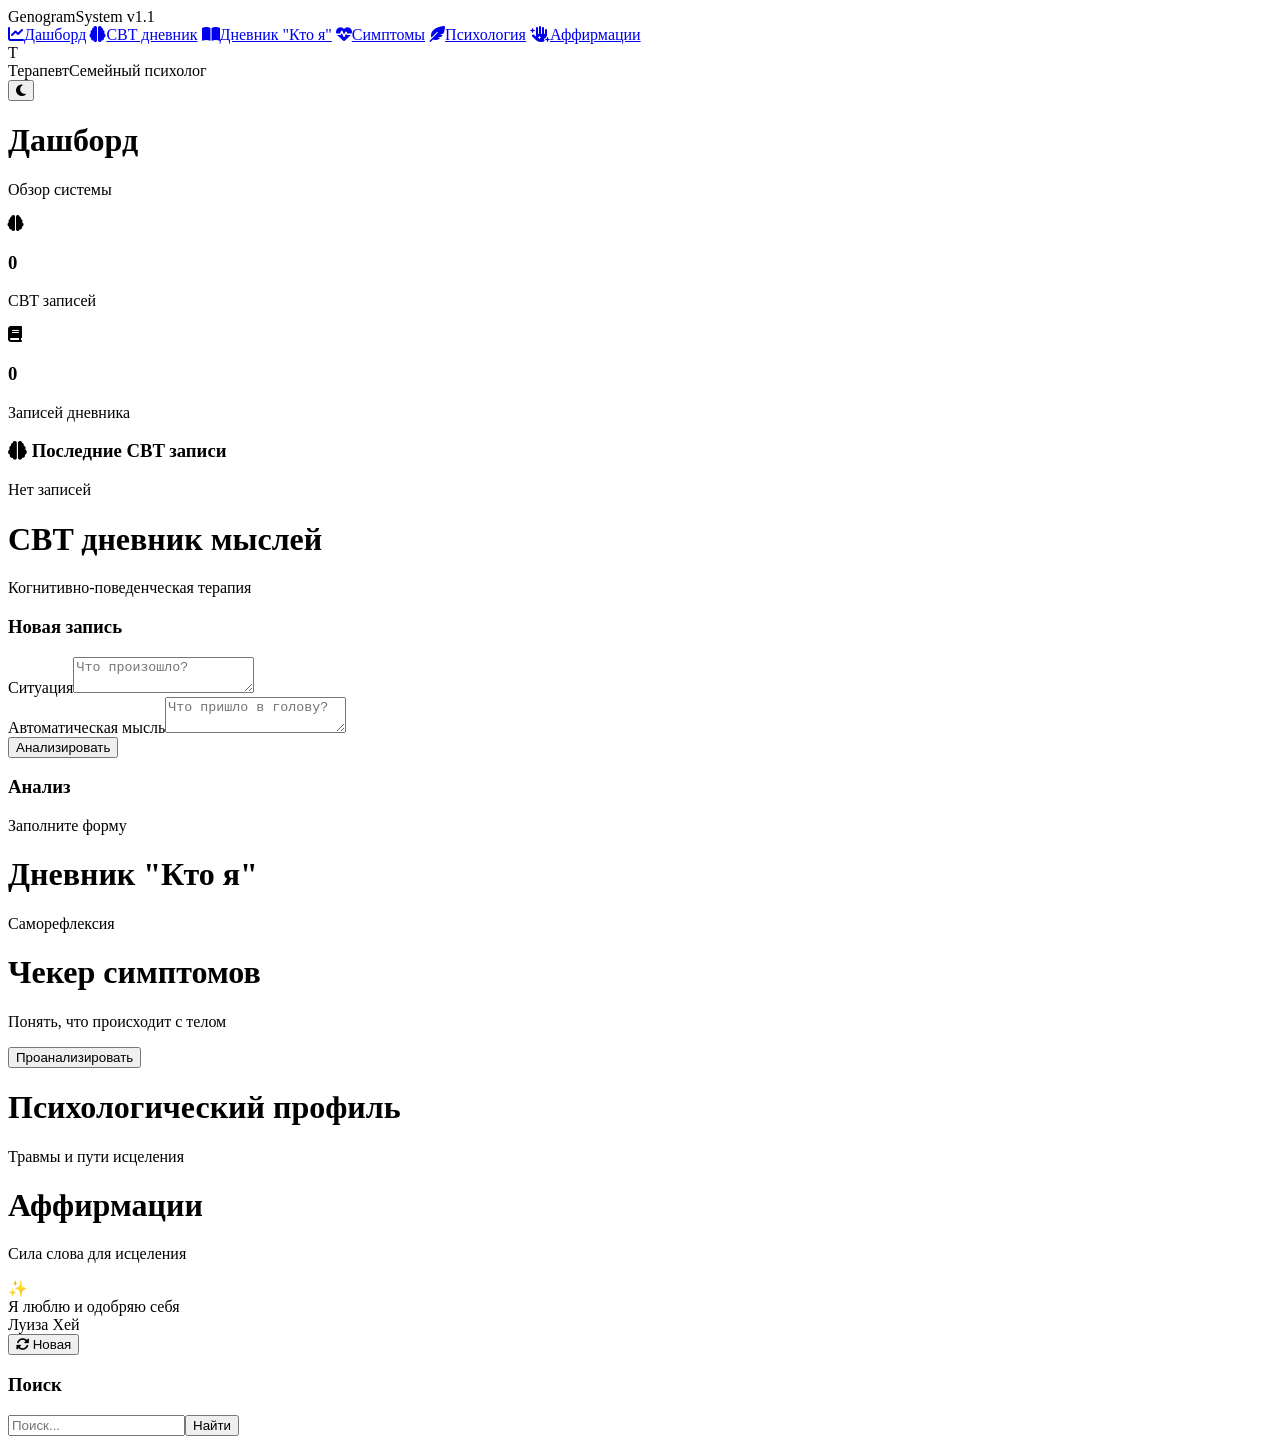
==== frontend/index.html @ 7e1c341e "feat: Genogram System v1.1 - Full implementation - HyperCube: 4D coordinates, trap rooms, bridge roo" ====
<!DOCTYPE html>
<html lang="ru">
<head>
    <meta charset="UTF-8">
    <meta name="viewport" content="width=device-width, initial-scale=1.0">
    <title>Genogram System v1.1</title>
    <link href="https://fonts.googleapis.com/css2?family=Inter:wght@300;400;500;600;700&display=swap" rel="stylesheet">
    <link rel="stylesheet" href="https://cdnjs.cloudflare.com/ajax/libs/font-awesome/6.4.0/css/all.min.css">
    <link rel="stylesheet" href="/css/style.css">
</head>
<body>
    <div class="app">
        <aside class="sidebar">
            <div class="logo">
                <div class="logo-icon"><div class="cube"></div></div>
                <span class="logo-text">Genogram<span class="highlight">System</span></span>
                <span class="version">v1.1</span>
            </div>
            <nav class="nav-menu">
                <a href="#" class="nav-item active" data-page="dashboard"><i class="fas fa-chart-line"></i><span>Дашборд</span></a>
                <a href="#" class="nav-item" data-page="cbt"><i class="fas fa-brain"></i><span>CBT дневник</span></a>
                <a href="#" class="nav-item" data-page="diary"><i class="fas fa-book-open"></i><span>Дневник "Кто я"</span></a>
                <a href="#" class="nav-item" data-page="symptoms"><i class="fas fa-heartbeat"></i><span>Симптомы</span></a>
                <a href="#" class="nav-item" data-page="psychology"><i class="fas fa-feather-alt"></i><span>Психология</span></a>
                <a href="#" class="nav-item" data-page="affirmations"><i class="fas fa-hand-sparkles"></i><span>Аффирмации</span></a>
            </nav>
            <div class="sidebar-footer">
                <div class="user-info"><div class="avatar">Т</div><div class="user-details"><span class="user-name">Терапевт</span><span class="user-role">Семейный психолог</span></div></div>
                <button class="theme-toggle" id="themeToggle"><i class="fas fa-moon"></i></button>
            </div>
        </aside>
        <main class="main-content">
            <div id="dashboard-page" class="page active">
                <div class="page-header"><h1>Дашборд</h1><p>Обзор системы</p></div>
                <div class="dashboard-stats"><div class="stat-card"><div class="stat-icon"><i class="fas fa-brain"></i></div><div class="stat-info"><h3 id="stat-cbt">0</h3><p>CBT записей</p></div></div><div class="stat-card"><div class="stat-icon"><i class="fas fa-book"></i></div><div class="stat-info"><h3 id="stat-diary">0</h3><p>Записей дневника</p></div></div></div>
                <div class="dashboard-grid"><div class="card"><div class="card-header"><h3><i class="fas fa-brain"></i> Последние CBT записи</h3></div><div class="card-body" id="recent-cbt"><p class="placeholder">Нет записей</p></div></div></div>
            </div>
            <div id="cbt-page" class="page"><div class="page-header"><h1>CBT дневник мыслей</h1><p>Когнитивно-поведенческая терапия</p></div><div class="cbt-layout"><div class="cbt-form card"><h3>Новая запись</h3><form id="cbt-form"><div class="form-group"><label>Ситуация</label><textarea id="cbt-situation" rows="2" placeholder="Что произошло?"></textarea></div><div class="form-group"><label>Автоматическая мысль</label><textarea id="cbt-thought" rows="2" placeholder="Что пришло в голову?"></textarea></div><button type="submit" class="btn btn-primary">Анализировать</button></form></div><div class="cbt-analysis card"><h3>Анализ</h3><div id="cbt-analysis-result"><p class="placeholder">Заполните форму</p></div></div></div></div>
            <div id="diary-page" class="page"><div class="page-header"><h1>Дневник "Кто я"</h1><p>Саморефлексия</p></div><div id="diary-sections"></div></div>
            <div id="symptoms-page" class="page"><div class="page-header"><h1>Чекер симптомов</h1><p>Понять, что происходит с телом</p></div><div id="symptoms-list"></div><button id="analyze-symptoms" class="btn btn-primary">Проанализировать</button><div id="symptoms-result"></div></div>
            <div id="psychology-page" class="page"><div class="page-header"><h1>Психологический профиль</h1><p>Травмы и пути исцеления</p></div><div id="traumas-list"></div></div>
            <div id="affirmations-page" class="page"><div class="page-header"><h1>Аффирмации</h1><p>Сила слова для исцеления</p></div><div class="affirmation-card" id="daily-affirmation"><div class="affirmation-icon">✨</div><div id="affirmation-text" class="affirmation-text">Я люблю и одобряю себя</div><div class="affirmation-author">Луиза Хей</div><button class="btn btn-outline" onclick="refreshAffirmation()"><i class="fas fa-sync-alt"></i> Новая</button></div><div class="affirmations-search card"><h3>Поиск</h3><input type="text" id="affirmation-search" placeholder="Поиск..."><button onclick="searchAffirmations()">Найти</button><div id="affirmation-results"></div></div></div>
        </main>
    </div>
    <script src="/js/api.js"></script>
    <script src="/js/app.js"></script>
</body>
</html>
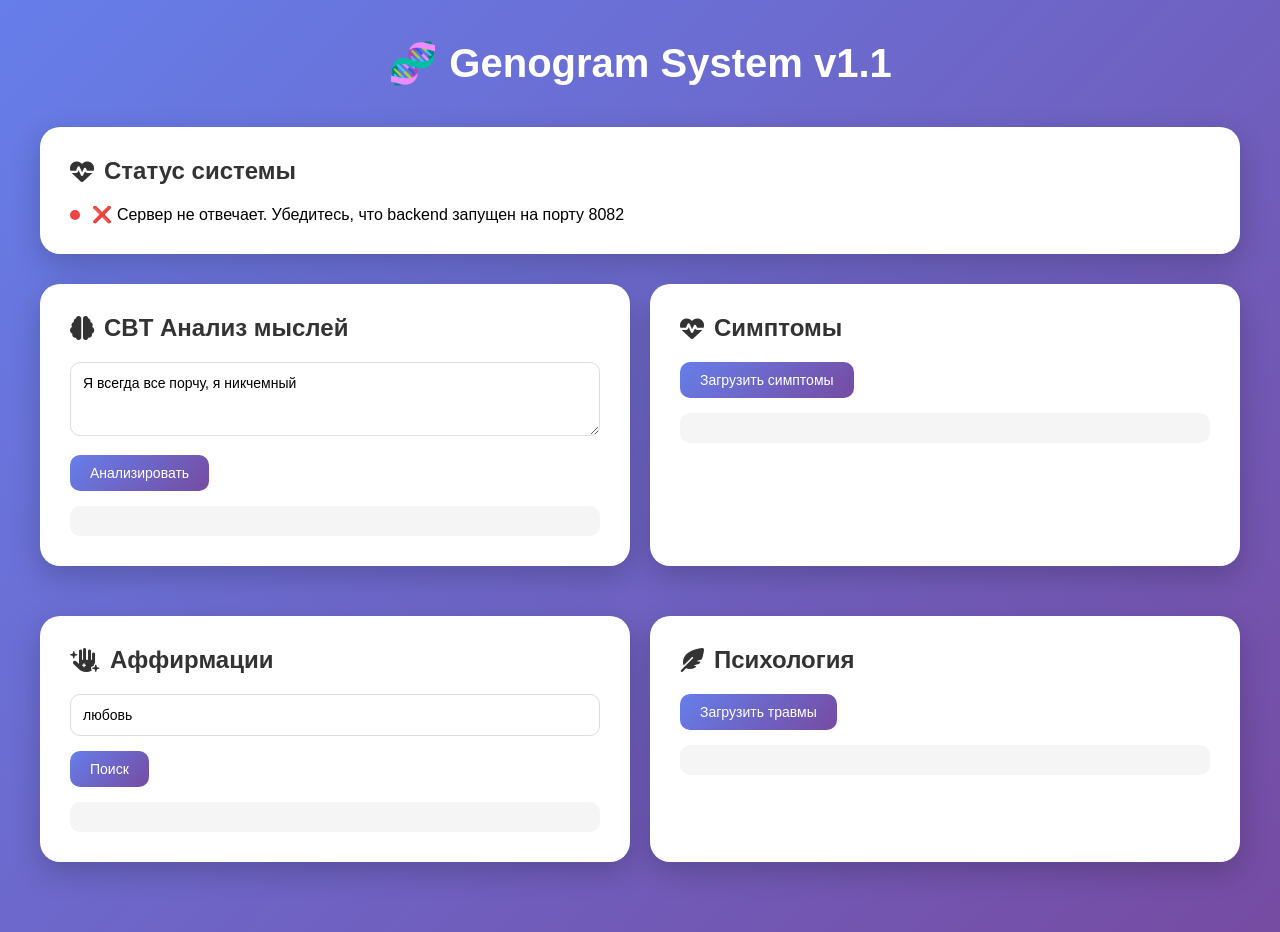
==== commit 33c3daf3: "fix" ====
--- a/frontend/index.html
+++ b/frontend/index.html
@@ -6,43 +6,216 @@
     <title>Genogram System v1.1</title>
     <link href="https://fonts.googleapis.com/css2?family=Inter:wght@300;400;500;600;700&display=swap" rel="stylesheet">
     <link rel="stylesheet" href="https://cdnjs.cloudflare.com/ajax/libs/font-awesome/6.4.0/css/all.min.css">
-    <link rel="stylesheet" href="/css/style.css">
+    <style>
+        * { margin: 0; padding: 0; box-sizing: border-box; }
+        body {
+            font-family: 'Inter', sans-serif;
+            background: linear-gradient(135deg, #667eea 0%, #764ba2 100%);
+            min-height: 100vh;
+            padding: 40px;
+        }
+        .container {
+            max-width: 1200px;
+            margin: 0 auto;
+        }
+        h1 {
+            color: white;
+            text-align: center;
+            margin-bottom: 40px;
+            font-size: 2.5rem;
+        }
+        .card {
+            background: white;
+            border-radius: 20px;
+            padding: 30px;
+            margin-bottom: 30px;
+            box-shadow: 0 10px 30px rgba(0,0,0,0.2);
+        }
+        .card h2 {
+            color: #333;
+            margin-bottom: 20px;
+            display: flex;
+            align-items: center;
+            gap: 10px;
+        }
+        textarea, input {
+            width: 100%;
+            padding: 12px;
+            border: 1px solid #ddd;
+            border-radius: 10px;
+            font-family: inherit;
+            font-size: 14px;
+            margin-bottom: 15px;
+        }
+        button {
+            background: linear-gradient(135deg, #667eea, #764ba2);
+            color: white;
+            border: none;
+            padding: 10px 20px;
+            border-radius: 10px;
+            cursor: pointer;
+            font-size: 14px;
+            margin-right: 10px;
+        }
+        button:hover {
+            transform: translateY(-2px);
+            box-shadow: 0 5px 15px rgba(0,0,0,0.2);
+        }
+        pre {
+            background: #f5f5f5;
+            padding: 15px;
+            border-radius: 10px;
+            overflow-x: auto;
+            font-size: 12px;
+            margin-top: 15px;
+        }
+        .status {
+            display: inline-block;
+            width: 10px;
+            height: 10px;
+            border-radius: 50%;
+            margin-right: 8px;
+        }
+        .status.online { background: #10b981; }
+        .status.offline { background: #ef4444; }
+        .badge {
+            background: #667eea;
+            color: white;
+            padding: 4px 8px;
+            border-radius: 20px;
+            font-size: 12px;
+        }
+        .grid {
+            display: grid;
+            grid-template-columns: repeat(2, 1fr);
+            gap: 20px;
+        }
+        @media (max-width: 768px) {
+            .grid { grid-template-columns: 1fr; }
+            body { padding: 20px; }
+        }
+    </style>
 </head>
 <body>
-    <div class="app">
-        <aside class="sidebar">
-            <div class="logo">
-                <div class="logo-icon"><div class="cube"></div></div>
-                <span class="logo-text">Genogram<span class="highlight">System</span></span>
-                <span class="version">v1.1</span>
-            </div>
-            <nav class="nav-menu">
-                <a href="#" class="nav-item active" data-page="dashboard"><i class="fas fa-chart-line"></i><span>Дашборд</span></a>
-                <a href="#" class="nav-item" data-page="cbt"><i class="fas fa-brain"></i><span>CBT дневник</span></a>
-                <a href="#" class="nav-item" data-page="diary"><i class="fas fa-book-open"></i><span>Дневник "Кто я"</span></a>
-                <a href="#" class="nav-item" data-page="symptoms"><i class="fas fa-heartbeat"></i><span>Симптомы</span></a>
-                <a href="#" class="nav-item" data-page="psychology"><i class="fas fa-feather-alt"></i><span>Психология</span></a>
-                <a href="#" class="nav-item" data-page="affirmations"><i class="fas fa-hand-sparkles"></i><span>Аффирмации</span></a>
-            </nav>
-            <div class="sidebar-footer">
-                <div class="user-info"><div class="avatar">Т</div><div class="user-details"><span class="user-name">Терапевт</span><span class="user-role">Семейный психолог</span></div></div>
-                <button class="theme-toggle" id="themeToggle"><i class="fas fa-moon"></i></button>
-            </div>
-        </aside>
-        <main class="main-content">
-            <div id="dashboard-page" class="page active">
-                <div class="page-header"><h1>Дашборд</h1><p>Обзор системы</p></div>
-                <div class="dashboard-stats"><div class="stat-card"><div class="stat-icon"><i class="fas fa-brain"></i></div><div class="stat-info"><h3 id="stat-cbt">0</h3><p>CBT записей</p></div></div><div class="stat-card"><div class="stat-icon"><i class="fas fa-book"></i></div><div class="stat-info"><h3 id="stat-diary">0</h3><p>Записей дневника</p></div></div></div>
-                <div class="dashboard-grid"><div class="card"><div class="card-header"><h3><i class="fas fa-brain"></i> Последние CBT записи</h3></div><div class="card-body" id="recent-cbt"><p class="placeholder">Нет записей</p></div></div></div>
-            </div>
-            <div id="cbt-page" class="page"><div class="page-header"><h1>CBT дневник мыслей</h1><p>Когнитивно-поведенческая терапия</p></div><div class="cbt-layout"><div class="cbt-form card"><h3>Новая запись</h3><form id="cbt-form"><div class="form-group"><label>Ситуация</label><textarea id="cbt-situation" rows="2" placeholder="Что произошло?"></textarea></div><div class="form-group"><label>Автоматическая мысль</label><textarea id="cbt-thought" rows="2" placeholder="Что пришло в голову?"></textarea></div><button type="submit" class="btn btn-primary">Анализировать</button></form></div><div class="cbt-analysis card"><h3>Анализ</h3><div id="cbt-analysis-result"><p class="placeholder">Заполните форму</p></div></div></div></div>
-            <div id="diary-page" class="page"><div class="page-header"><h1>Дневник "Кто я"</h1><p>Саморефлексия</p></div><div id="diary-sections"></div></div>
-            <div id="symptoms-page" class="page"><div class="page-header"><h1>Чекер симптомов</h1><p>Понять, что происходит с телом</p></div><div id="symptoms-list"></div><button id="analyze-symptoms" class="btn btn-primary">Проанализировать</button><div id="symptoms-result"></div></div>
-            <div id="psychology-page" class="page"><div class="page-header"><h1>Психологический профиль</h1><p>Травмы и пути исцеления</p></div><div id="traumas-list"></div></div>
-            <div id="affirmations-page" class="page"><div class="page-header"><h1>Аффирмации</h1><p>Сила слова для исцеления</p></div><div class="affirmation-card" id="daily-affirmation"><div class="affirmation-icon">✨</div><div id="affirmation-text" class="affirmation-text">Я люблю и одобряю себя</div><div class="affirmation-author">Луиза Хей</div><button class="btn btn-outline" onclick="refreshAffirmation()"><i class="fas fa-sync-alt"></i> Новая</button></div><div class="affirmations-search card"><h3>Поиск</h3><input type="text" id="affirmation-search" placeholder="Поиск..."><button onclick="searchAffirmations()">Найти</button><div id="affirmation-results"></div></div></div>
-        </main>
+    <div class="container">
+        <h1>🧬 Genogram System v1.1</h1>
+        
+        <div class="card">
+            <h2><i class="fas fa-heartbeat"></i> Статус системы</h2>
+            <div id="status">
+                <span class="status offline"></span> Проверка подключения...
+            </div>
+        </div>
+        
+        <div class="grid">
+            <div class="card">
+                <h2><i class="fas fa-brain"></i> CBT Анализ мыслей</h2>
+                <textarea id="cbt-thought" rows="3" placeholder="Введите автоматическую мысль...">Я всегда все порчу, я никчемный</textarea>
+                <button onclick="analyzeCBT()">Анализировать</button>
+                <pre id="cbt-result"></pre>
+            </div>
+            
+            <div class="card">
+                <h2><i class="fas fa-heartbeat"></i> Симптомы</h2>
+                <button onclick="loadSymptoms()">Загрузить симптомы</button>
+                <pre id="symptoms-result"></pre>
+            </div>
+            
+            <div class="card">
+                <h2><i class="fas fa-hand-sparkles"></i> Аффирмации</h2>
+                <input type="text" id="affirmation-keyword" placeholder="Ключевое слово..." value="любовь">
+                <button onclick="searchAffirmations()">Поиск</button>
+                <pre id="affirmations-result"></pre>
+            </div>
+            
+            <div class="card">
+                <h2><i class="fas fa-feather-alt"></i> Психология</h2>
+                <button onclick="loadTraumas()">Загрузить травмы</button>
+                <pre id="traumas-result"></pre>
+            </div>
+        </div>
     </div>
-    <script src="/js/api.js"></script>
-    <script src="/js/app.js"></script>
+
+    <script>
+        const API_BASE = 'http://localhost:8082/api/v1';
+        
+        async function checkStatus() {
+            try {
+                const res = await fetch(`${API_BASE}/health`);
+                const data = await res.json();
+                document.getElementById('status').innerHTML = `
+                    <span class="status online"></span> 
+                    ✅ Сервер работает (${data.version})
+                    <span class="badge">${data.message}</span>
+                `;
+            } catch(e) {
+                document.getElementById('status').innerHTML = `
+                    <span class="status offline"></span> 
+                    ❌ Сервер не отвечает. Убедитесь, что backend запущен на порту 8082
+                `;
+            }
+        }
+        
+        async function analyzeCBT() {
+            const thought = document.getElementById('cbt-thought').value;
+            const resultDiv = document.getElementById('cbt-result');
+            resultDiv.textContent = 'Анализируем...';
+            
+            try {
+                const res = await fetch(`${API_BASE}/cbt/analyze`, {
+                    method: 'POST',
+                    headers: { 'Content-Type': 'application/json' },
+                    body: JSON.stringify({ thought })
+                });
+                const data = await res.json();
+                resultDiv.textContent = JSON.stringify(data, null, 2);
+            } catch(e) {
+                resultDiv.textContent = '❌ Ошибка: ' + e.message;
+            }
+        }
+        
+        async function loadSymptoms() {
+            const resultDiv = document.getElementById('symptoms-result');
+            resultDiv.textContent = 'Загрузка...';
+            
+            try {
+                const res = await fetch(`${API_BASE}/symptoms`);
+                const data = await res.json();
+                resultDiv.textContent = JSON.stringify(data, null, 2);
+            } catch(e) {
+                resultDiv.textContent = '❌ Ошибка: ' + e.message;
+            }
+        }
+        
+        async function searchAffirmations() {
+            const keyword = document.getElementById('affirmation-keyword').value;
+            const resultDiv = document.getElementById('affirmations-result');
+            resultDiv.textContent = 'Поиск...';
+            
+            try {
+                const res = await fetch(`${API_BASE}/affirmations?keyword=${encodeURIComponent(keyword)}`);
+                const data = await res.json();
+                resultDiv.textContent = JSON.stringify(data, null, 2);
+            } catch(e) {
+                resultDiv.textContent = '❌ Ошибка: ' + e.message;
+            }
+        }
+        
+        async function loadTraumas() {
+            const resultDiv = document.getElementById('traumas-result');
+            resultDiv.textContent = 'Загрузка...';
+            
+            try {
+                const res = await fetch(`${API_BASE}/psychology/traumas`);
+                const data = await res.json();
+                resultDiv.textContent = JSON.stringify(data, null, 2);
+            } catch(e) {
+                resultDiv.textContent = '❌ Ошибка: ' + e.message;
+            }
+        }
+        
+        // Загружаем статус при старте
+        checkStatus();
+    </script>
 </body>
 </html>
